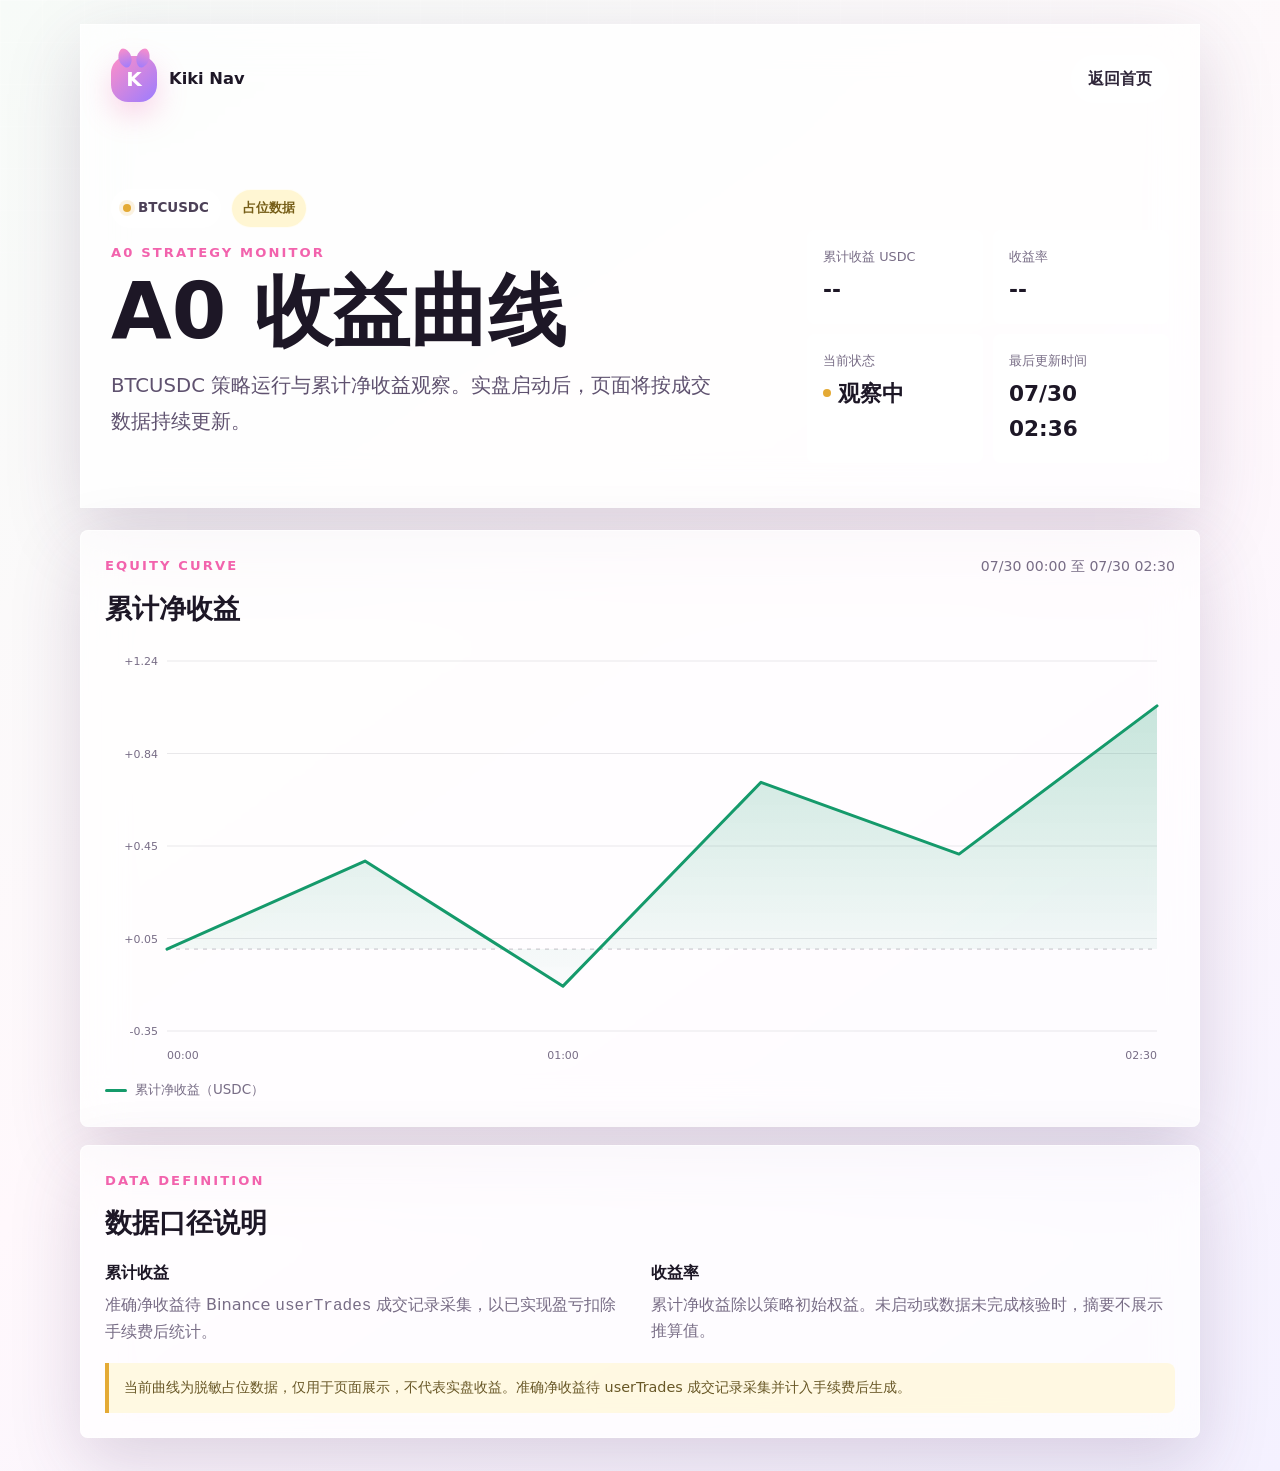
==== btc-a0.html @ c1d4ace9 "Add BTC A0 equity monitoring page" ====
<!doctype html>
<html lang="zh-CN">
<head>
  <meta charset="utf-8" />
  <meta name="viewport" content="width=device-width, initial-scale=1, viewport-fit=cover" />
  <meta name="theme-color" content="#0d1714" />
  <meta name="description" content="BTCUSDC A0 策略收益观察页，展示累计收益、收益率和权益曲线。" />
  <title>BTCUSDC A0 收益曲线 · Kiki Nav</title>
  <link rel="stylesheet" href="assets/styles.css" />
  <style>
    :root {
      --chart-green: #159a6b;
      --chart-green-dark: #08714d;
      --chart-red: #df5b62;
      --chart-grid: rgba(47, 38, 57, .1);
    }
    body { background: linear-gradient(145deg, #f7fbf8 0%, #fff8fc 52%, #f4f1ff 100%); }
    .equity-shell { position: relative; padding: clamp(18px, 4vw, 30px); }
    .equity-hero {
      display: grid;
      grid-template-columns: minmax(0, 1.3fr) minmax(260px, .7fr);
      gap: 24px;
      align-items: end;
      padding: clamp(48px, 8vw, 86px) 0 14px;
    }
    .equity-hero h1 { font-size: clamp(2.35rem, 8vw, 4.9rem); letter-spacing: 0; }
    .market-line { display: flex; align-items: center; flex-wrap: wrap; gap: 10px; margin-bottom: 14px; }
    .market-badge, .mode-badge {
      display: inline-flex;
      align-items: center;
      min-height: 34px;
      padding: 7px 11px;
      border: 1px solid rgba(255,255,255,.76);
      border-radius: 999px;
      background: rgba(255,255,255,.68);
      color: #4d4158;
      font-size: .84rem;
      font-weight: 800;
    }
    .market-badge::before {
      content: "";
      width: 8px;
      height: 8px;
      margin-right: 7px;
      border-radius: 50%;
      background: #e4aa35;
      box-shadow: 0 0 0 4px rgba(228,170,53,.15);
    }
    .mode-badge { color: #765e18; background: rgba(255,244,199,.78); }
    .metrics { display: grid; grid-template-columns: repeat(2, minmax(0, 1fr)); gap: 10px; }
    .metric {
      min-width: 0;
      padding: 15px;
      border: 1px solid rgba(255,255,255,.74);
      border-radius: 8px;
      background: rgba(255,255,255,.62);
    }
    .metric-label { display: block; margin-bottom: 5px; color: var(--muted); font-size: .8rem; }
    .metric-value { display: block; color: var(--ink-strong); font-size: clamp(1rem, 3.8vw, 1.35rem); font-weight: 850; overflow-wrap: anywhere; }
    .metric-value.positive { color: var(--chart-green-dark); }
    .metric-value.negative { color: #b6353e; }
    .metric-value.state { display: inline-flex; align-items: center; gap: 7px; }
    .metric-value.state::before { content: ""; width: 8px; height: 8px; border-radius: 50%; background: #e4aa35; }
    main { padding-top: 22px; }
    .chart-panel, .method-panel { padding: clamp(16px, 3vw, 24px); border-radius: 8px; }
    .panel-head { display: flex; justify-content: space-between; align-items: flex-start; gap: 18px; margin-bottom: 10px; }
    .panel-head h2, .method-panel h2 { margin: 0; color: var(--ink-strong); font-size: clamp(1.25rem, 4vw, 1.7rem); letter-spacing: 0; }
    .panel-meta { margin: 0; color: var(--muted); font-size: .88rem; text-align: right; }
    .chart-wrap { position: relative; width: 100%; height: clamp(280px, 48vw, 430px); touch-action: pan-y; }
    #equity-chart { display: block; width: 100%; height: 100%; overflow: visible; }
    .chart-tooltip {
      position: absolute;
      z-index: 3;
      min-width: 142px;
      padding: 10px 12px;
      border: 1px solid rgba(255,255,255,.8);
      border-radius: 8px;
      background: rgba(29,23,38,.92);
      box-shadow: 0 12px 32px rgba(29,23,38,.2);
      color: #fff;
      font-size: .82rem;
      line-height: 1.55;
      pointer-events: none;
      transform: translate(-50%, calc(-100% - 14px));
    }
    .chart-tooltip[hidden] { display: none; }
    .tooltip-time { color: rgba(255,255,255,.7); }
    .tooltip-value { font-size: .98rem; font-weight: 850; }
    .chart-empty { position: absolute; inset: 0; display: grid; place-items: center; color: var(--muted); text-align: center; }
    .chart-empty[hidden] { display: none; }
    .chart-legend { display: flex; align-items: center; gap: 8px; margin-top: 8px; color: var(--muted); font-size: .84rem; }
    .legend-line { width: 22px; height: 3px; border-radius: 3px; background: var(--chart-green); }
    .method-panel { margin-top: 18px; }
    .method-grid { display: grid; grid-template-columns: repeat(2, minmax(0, 1fr)); gap: 22px; margin-top: 14px; }
    .method-grid p { margin: 0; color: var(--muted); }
    .method-grid strong { display: block; margin-bottom: 5px; color: var(--ink-strong); }
    .data-warning {
      margin: 18px 0 0;
      padding: 13px 15px;
      border-left: 4px solid #e4aa35;
      border-radius: 0 8px 8px 0;
      background: rgba(255,247,215,.72);
      color: #695827;
      font-size: .9rem;
    }
    @media (max-width: 760px) {
      .equity-hero { grid-template-columns: 1fr; padding-top: 38px; }
      .panel-head { display: block; }
      .panel-meta { margin-top: 5px; text-align: left; }
      .method-grid { grid-template-columns: 1fr; gap: 16px; }
    }
    @media (max-width: 430px) {
      .page-shell { width: min(100% - 20px, var(--max-width)); }
      .equity-shell, .chart-panel, .method-panel { padding: 15px; }
      .metrics { grid-template-columns: 1fr 1fr; }
      .metric { padding: 12px; }
      .chart-wrap { height: 300px; }
      .top-link { min-height: 40px; }
    }
  </style>
</head>
<body>
  <div class="page-shell">
    <header class="glass-panel equity-shell">
      <nav class="topbar" aria-label="主导航">
        <a class="brand" href="./" aria-label="返回 Kiki 工具导航首页">
          <span class="brand-mark" aria-hidden="true"><span class="ear left"></span><span class="ear right"></span>k</span>
          <span class="brand-text">Kiki Nav</span>
        </a>
        <a class="top-link" href="./">返回首页</a>
      </nav>

      <section class="equity-hero" aria-labelledby="page-title">
        <div>
          <div class="market-line">
            <span class="market-badge">BTCUSDC</span>
            <span class="mode-badge" id="mode-badge">占位数据</span>
          </div>
          <p class="eyebrow">A0 strategy monitor</p>
          <h1 id="page-title">A0 收益曲线</h1>
          <p class="subtitle">BTCUSDC 策略运行与累计净收益观察。实盘启动后，页面将按成交数据持续更新。</p>
        </div>

        <div class="metrics" aria-label="策略收益摘要">
          <div class="metric">
            <span class="metric-label">累计收益 USDC</span>
            <strong class="metric-value" id="net-profit">--</strong>
          </div>
          <div class="metric">
            <span class="metric-label">收益率</span>
            <strong class="metric-value" id="return-pct">--</strong>
          </div>
          <div class="metric">
            <span class="metric-label">当前状态</span>
            <strong class="metric-value state" id="current-status">观察中</strong>
          </div>
          <div class="metric">
            <span class="metric-label">最后更新时间</span>
            <strong class="metric-value" id="updated-at">--</strong>
          </div>
        </div>
      </section>
    </header>

    <main>
      <section class="glass-panel chart-panel" aria-labelledby="chart-title">
        <div class="panel-head">
          <div>
            <p class="section-kicker">equity curve</p>
            <h2 id="chart-title">累计净收益</h2>
          </div>
          <p class="panel-meta" id="chart-range">正在读取数据</p>
        </div>
        <div class="chart-wrap" id="chart-wrap">
          <svg id="equity-chart" role="img" aria-labelledby="chart-title chart-description"></svg>
          <p id="chart-description" class="chart-empty" hidden>暂无可展示的收益数据</p>
          <div class="chart-tooltip" id="chart-tooltip" role="status" hidden>
            <div class="tooltip-time" id="tooltip-time"></div>
            <div class="tooltip-value" id="tooltip-profit"></div>
            <div id="tooltip-return"></div>
          </div>
        </div>
        <div class="chart-legend"><span class="legend-line" aria-hidden="true"></span><span>累计净收益（USDC）</span></div>
      </section>

      <section class="glass-panel method-panel" aria-labelledby="method-title">
        <p class="section-kicker">data definition</p>
        <h2 id="method-title">数据口径说明</h2>
        <div class="method-grid">
          <p><strong>累计收益</strong>准确净收益待 Binance <code>userTrades</code> 成交记录采集，以已实现盈亏扣除手续费后统计。</p>
          <p><strong>收益率</strong>累计净收益除以策略初始权益。未启动或数据未完成核验时，摘要不展示推算值。</p>
        </div>
        <p class="data-warning" id="data-warning">策略尚未启动，当前处于观察状态；曲线为脱敏占位数据，不代表实盘收益。</p>
      </section>
    </main>
  </div>

  <script>
    (() => {
      'use strict';

      const svg = document.getElementById('equity-chart');
      const wrap = document.getElementById('chart-wrap');
      const tooltip = document.getElementById('chart-tooltip');
      const empty = document.getElementById('chart-description');
      const number = new Intl.NumberFormat('zh-CN', { minimumFractionDigits: 2, maximumFractionDigits: 2 });
      let points = [];
      let geometry = [];

      const svgEl = (name, attrs = {}) => {
        const node = document.createElementNS('http://www.w3.org/2000/svg', name);
        Object.entries(attrs).forEach(([key, value]) => node.setAttribute(key, value));
        return node;
      };

      const signed = (value, suffix = '') => `${value > 0 ? '+' : ''}${number.format(value)}${suffix}`;
      const formatTime = (value, includeDate = false) => new Intl.DateTimeFormat('zh-CN', includeDate
        ? { month: '2-digit', day: '2-digit', hour: '2-digit', minute: '2-digit', hour12: false }
        : { hour: '2-digit', minute: '2-digit', hour12: false }).format(new Date(value));

      function setTone(element, value) {
        element.classList.remove('positive', 'negative');
        if (Number(value) > 0) element.classList.add('positive');
        if (Number(value) < 0) element.classList.add('negative');
      }

      function renderSummary(data) {
        const placeholder = data.mode !== 'live';
        const profitEl = document.getElementById('net-profit');
        const returnEl = document.getElementById('return-pct');
        const statusEl = document.getElementById('current-status');
        const summaryProfit = data.summary && Number.isFinite(data.summary.net_profit) ? data.summary.net_profit : null;
        const summaryReturn = data.summary && Number.isFinite(data.summary.return_pct) ? data.summary.return_pct : null;

        profitEl.textContent = placeholder || summaryProfit === null ? '--' : signed(summaryProfit);
        returnEl.textContent = placeholder || summaryReturn === null ? '--' : signed(summaryReturn, '%');
        setTone(profitEl, summaryProfit);
        setTone(returnEl, summaryReturn);
        statusEl.textContent = placeholder ? '观察中' : (data.status_label || '运行中');
        document.getElementById('updated-at').textContent = data.updated_at ? formatTime(data.updated_at, true) : '--';
        document.getElementById('mode-badge').textContent = placeholder ? '占位数据' : '实盘数据';
        document.getElementById('data-warning').textContent = placeholder
          ? (data.disclaimer || '策略尚未启动，当前处于观察状态。')
          : '收益依据 userTrades 成交记录统计，并扣除成交手续费；交易所数据同步可能存在短暂延迟。';
      }

      function renderChart() {
        const width = Math.max(280, Math.round(wrap.clientWidth));
        const height = Math.max(260, Math.round(wrap.clientHeight));
        const margin = { top: 20, right: 18, bottom: 40, left: width < 460 ? 50 : 62 };
        const innerW = width - margin.left - margin.right;
        const innerH = height - margin.top - margin.bottom;
        svg.setAttribute('viewBox', `0 0 ${width} ${height}`);
        svg.replaceChildren();
        geometry = [];

        if (!points.length) {
          empty.hidden = false;
          return;
        }
        empty.hidden = true;

        const values = points.map((point) => point.profit);
        let min = Math.min(0, ...values);
        let max = Math.max(0, ...values);
        const spread = Math.max(max - min, 0.2);
        min -= spread * .16;
        max += spread * .16;
        const x = (index) => margin.left + (points.length === 1 ? innerW / 2 : (index / (points.length - 1)) * innerW);
        const y = (value) => margin.top + ((max - value) / (max - min)) * innerH;

        const grid = svgEl('g', { 'aria-hidden': 'true' });
        for (let i = 0; i <= 4; i += 1) {
          const value = max - ((max - min) * i / 4);
          const yy = margin.top + innerH * i / 4;
          grid.append(svgEl('line', { x1: margin.left, y1: yy, x2: width - margin.right, y2: yy, stroke: 'rgba(47,38,57,.1)', 'stroke-width': 1 }));
          const label = svgEl('text', { x: margin.left - 9, y: yy + 4, 'text-anchor': 'end', fill: '#786d86', 'font-size': 11 });
          label.textContent = signed(value);
          grid.append(label);
        }
        svg.append(grid);

        const zeroY = y(0);
        svg.append(svgEl('line', { x1: margin.left, y1: zeroY, x2: width - margin.right, y2: zeroY, stroke: 'rgba(47,38,57,.28)', 'stroke-width': 1, 'stroke-dasharray': '4 5' }));

        const coords = points.map((point, index) => ({ x: x(index), y: y(point.profit), point }));
        const linePath = coords.map((coord, index) => `${index ? 'L' : 'M'} ${coord.x} ${coord.y}`).join(' ');
        const areaPath = `${linePath} L ${coords.at(-1).x} ${zeroY} L ${coords[0].x} ${zeroY} Z`;
        const defs = svgEl('defs');
        const gradient = svgEl('linearGradient', { id: 'equity-fill', x1: 0, y1: 0, x2: 0, y2: 1 });
        gradient.append(svgEl('stop', { offset: '0%', 'stop-color': '#159a6b', 'stop-opacity': .24 }));
        gradient.append(svgEl('stop', { offset: '100%', 'stop-color': '#159a6b', 'stop-opacity': .02 }));
        defs.append(gradient);
        svg.append(defs);
        svg.append(svgEl('path', { d: areaPath, fill: 'url(#equity-fill)' }));
        svg.append(svgEl('path', { d: linePath, fill: 'none', stroke: '#159a6b', 'stroke-width': 3, 'stroke-linecap': 'round', 'stroke-linejoin': 'round' }));

        const xLabelIndexes = [...new Set([0, Math.floor((points.length - 1) / 2), points.length - 1])];
        xLabelIndexes.forEach((index) => {
          const label = svgEl('text', { x: x(index), y: height - 12, 'text-anchor': index === 0 ? 'start' : index === points.length - 1 ? 'end' : 'middle', fill: '#786d86', 'font-size': 11 });
          label.textContent = formatTime(points[index].time);
          svg.append(label);
        });

        const guide = svgEl('line', { y1: margin.top, y2: height - margin.bottom, stroke: 'rgba(21,154,107,.35)', 'stroke-width': 1, 'stroke-dasharray': '3 4', visibility: 'hidden' });
        const marker = svgEl('circle', { r: 5, fill: '#fff', stroke: '#159a6b', 'stroke-width': 3, visibility: 'hidden' });
        svg.append(guide, marker);
        geometry = coords.map((coord) => ({ ...coord, guide, marker }));
      }

      function showPoint(clientX) {
        if (!geometry.length) return;
        const rect = wrap.getBoundingClientRect();
        const localX = clientX - rect.left;
        const selected = geometry.reduce((best, item) => Math.abs(item.x - localX) < Math.abs(best.x - localX) ? item : best);
        const { point, x, y, guide, marker } = selected;
        guide.setAttribute('x1', x); guide.setAttribute('x2', x); guide.setAttribute('visibility', 'visible');
        marker.setAttribute('cx', x); marker.setAttribute('cy', y); marker.setAttribute('visibility', 'visible');
        document.getElementById('tooltip-time').textContent = formatTime(point.time, true);
        document.getElementById('tooltip-profit').textContent = `${signed(point.profit)} USDC`;
        document.getElementById('tooltip-return').textContent = `收益率 ${signed(point.return_pct, '%')}`;
        tooltip.hidden = false;
        const tooltipX = Math.min(rect.width - 76, Math.max(76, x));
        const tooltipY = y < 105 ? y + 142 : y;
        tooltip.style.left = `${tooltipX}px`;
        tooltip.style.top = `${tooltipY}px`;
      }

      function hidePoint() {
        tooltip.hidden = true;
        geometry.forEach(({ guide, marker }) => { guide.setAttribute('visibility', 'hidden'); marker.setAttribute('visibility', 'hidden'); });
      }

      wrap.addEventListener('pointermove', (event) => showPoint(event.clientX));
      wrap.addEventListener('pointerdown', (event) => showPoint(event.clientX));
      wrap.addEventListener('pointerleave', hidePoint);
      wrap.addEventListener('pointercancel', hidePoint);
      window.addEventListener('resize', renderChart);

      fetch('data/btc-a0-equity.json', { cache: 'no-store' })
        .then((response) => {
          if (!response.ok) throw new Error(`HTTP ${response.status}`);
          return response.json();
        })
        .then((data) => {
          renderSummary(data);
          points = Array.isArray(data.points) ? data.points
            .filter((point) => point && !Number.isNaN(Date.parse(point.time)) && Number.isFinite(point.profit) && Number.isFinite(point.return_pct))
            .sort((a, b) => Date.parse(a.time) - Date.parse(b.time)) : [];
          document.getElementById('chart-range').textContent = points.length > 1
            ? `${formatTime(points[0].time, true)} 至 ${formatTime(points.at(-1).time, true)}`
            : points.length === 1 ? formatTime(points[0].time, true) : '暂无数据';
          renderChart();
        })
        .catch((error) => {
          console.warn('equity data fetch failed', error);
          document.getElementById('chart-range').textContent = '数据暂不可用';
          document.getElementById('data-warning').textContent = '收益数据读取失败，当前保持观察状态，请稍后刷新。';
          renderChart();
        });
    })();
  </script>
</body>
</html>
---- assets/styles.css ----
:root {
  color-scheme: light;
  --ink: #2f2639;
  --ink-strong: #1d1726;
  --muted: #786d86;
  --surface: rgba(255, 255, 255, 0.72);
  --surface-strong: rgba(255, 255, 255, 0.86);
  --border: rgba(255, 255, 255, 0.62);
  --shadow: 0 24px 70px rgba(76, 43, 97, 0.18);
  --pink: #ff8fc7;
  --pink-strong: #f263ad;
  --purple: #9b7cff;
  --cyan: #64d9f6;
  --cream: #fff8fc;
  --radius-lg: 32px;
  --radius-md: 22px;
  --max-width: 1120px;
}

* {
  box-sizing: border-box;
}

html {
  min-height: 100%;
  background: #fff6fb;
  font-size: 16px;
}

body {
  min-height: 100vh;
  margin: 0;
  color: var(--ink);
  font-family: ui-rounded, "SF Pro Rounded", "MiSans", "PingFang SC", "Microsoft YaHei", system-ui, sans-serif;
  line-height: 1.65;
  text-rendering: optimizeLegibility;
  background:
    url("images/neko-pattern.svg") center top / cover no-repeat,
    linear-gradient(135deg, #fff7fb 0%, #f9f2ff 46%, #eefaff 100%);
  overflow-x: hidden;
}

body::before {
  content: "";
  position: fixed;
  inset: 0;
  pointer-events: none;
  background-image:
    linear-gradient(rgba(255,255,255,0.35) 1px, transparent 1px),
    linear-gradient(90deg, rgba(255,255,255,0.32) 1px, transparent 1px);
  background-size: 42px 42px;
  mask-image: linear-gradient(to bottom, rgba(0,0,0,.75), transparent 72%);
}

a {
  color: inherit;
}

.page-shell {
  position: relative;
  width: min(100% - 32px, var(--max-width));
  margin: 0 auto;
  padding: 24px 0 34px;
}

.bg-orb {
  position: fixed;
  z-index: -2;
  width: 34vw;
  max-width: 420px;
  aspect-ratio: 1;
  border-radius: 999px;
  opacity: 0.26;
  pointer-events: none;
}

.orb-pink {
  left: -9vw;
  top: 18vh;
  background: radial-gradient(circle, rgba(255,143,199,.55), rgba(255,143,199,0) 66%);
}

.orb-purple {
  right: -10vw;
  top: 32vh;
  background: radial-gradient(circle, rgba(155,124,255,.5), rgba(155,124,255,0) 68%);
}

.orb-cyan {
  right: 18vw;
  bottom: -14vh;
  background: radial-gradient(circle, rgba(100,217,246,.5), rgba(100,217,246,0) 68%);
}

.paw-layer {
  position: fixed;
  inset: auto -8vw 8vh auto;
  z-index: -1;
  color: rgba(255, 143, 199, 0.16);
  font-size: clamp(4rem, 10vw, 8rem);
  font-weight: 900;
  letter-spacing: .18em;
  transform: rotate(-12deg);
  user-select: none;
  white-space: nowrap;
}

.glass-panel,
.glass-card {
  border: 1px solid var(--border);
  background: var(--surface);
  box-shadow: var(--shadow);
  backdrop-filter: blur(22px) saturate(135%);
  -webkit-backdrop-filter: blur(22px) saturate(135%);
}

.hero {
  position: relative;
  overflow: hidden;
  min-height: 430px;
  padding: clamp(18px, 4vw, 34px);
  border-radius: var(--radius-lg);
}

.hero::before {
  content: "";
  position: absolute;
  inset: -50% -10% auto auto;
  width: 520px;
  height: 520px;
  background: radial-gradient(circle, rgba(255,255,255,0.6), transparent 62%);
  transform: rotate(20deg);
}

.hero::after {
  content: "♡";
  position: absolute;
  right: clamp(24px, 7vw, 96px);
  bottom: clamp(18px, 4vw, 42px);
  color: rgba(255, 143, 199, 0.22);
  font-size: clamp(7rem, 19vw, 15rem);
  font-weight: 900;
  line-height: 1;
}

.topbar {
  position: relative;
  z-index: 1;
  display: flex;
  align-items: center;
  justify-content: space-between;
  gap: 16px;
}

.brand {
  display: inline-flex;
  align-items: center;
  gap: 12px;
  text-decoration: none;
  font-weight: 850;
  color: var(--ink-strong);
}

.brand-mark {
  position: relative;
  display: grid;
  place-items: center;
  width: 46px;
  height: 46px;
  border-radius: 17px;
  color: #fff;
  background: linear-gradient(135deg, var(--pink), var(--purple));
  box-shadow: 0 12px 30px rgba(242, 99, 173, .28);
  font-size: 1.25rem;
  text-transform: uppercase;
}

.ear {
  position: absolute;
  top: -6px;
  width: 16px;
  height: 16px;
  background: inherit;
  border-radius: 4px 12px 4px 12px;
}

.ear.left {
  left: 6px;
  transform: rotate(28deg);
}

.ear.right {
  right: 6px;
  transform: rotate(62deg);
}

.brand-text {
  font-size: 1.02rem;
}

.top-link,
.ghost-button,
.card-button {
  min-height: 44px;
  display: inline-flex;
  align-items: center;
  justify-content: center;
  gap: 8px;
  border-radius: 999px;
  text-decoration: none;
  font-weight: 760;
  transition: transform .18s ease, box-shadow .18s ease, background .18s ease;
}

.top-link,
.ghost-button {
  padding: 10px 16px;
  background: rgba(255, 255, 255, 0.58);
  border: 1px solid rgba(255, 255, 255, 0.7);
  color: var(--ink);
}

.top-link:hover,
.ghost-button:hover,
.card-button:hover {
  transform: translateY(-2px);
}

.hero-content {
  position: relative;
  z-index: 1;
  display: grid;
  grid-template-columns: minmax(0, 1fr) minmax(220px, 330px);
  align-items: center;
  gap: clamp(22px, 5vw, 56px);
  padding: clamp(58px, 8vw, 94px) 0 clamp(24px, 5vw, 42px);
}

.hero-copy {
  max-width: 720px;
}

.mascot-card {
  position: relative;
  justify-self: end;
  width: min(100%, 320px);
  margin: 0;
  padding: 14px;
  border-radius: 30px;
  border: 1px solid rgba(255,255,255,.72);
  background: rgba(255,255,255,.48);
  box-shadow: 0 24px 60px rgba(76, 43, 97, .16);
  backdrop-filter: blur(18px) saturate(130%);
  -webkit-backdrop-filter: blur(18px) saturate(130%);
}

.mascot-card img {
  display: block;
  width: 100%;
  height: auto;
  border-radius: 22px;
  background: rgba(255,255,255,.45);
}

.mascot-card figcaption {
  padding: 10px 4px 2px;
  color: #6b5d79;
  font-size: .86rem;
  font-weight: 800;
  letter-spacing: .08em;
  text-align: center;
  text-transform: uppercase;
}

.eyebrow,
.section-kicker {
  margin: 0 0 10px;
  color: var(--pink-strong);
  font-size: .82rem;
  font-weight: 850;
  letter-spacing: .16em;
  text-transform: uppercase;
}

h1,
h2,
h3,
p {
  margin-top: 0;
}

h1 {
  margin-bottom: 18px;
  color: var(--ink-strong);
  font-size: clamp(2.45rem, 9vw, 5.5rem);
  line-height: .98;
  letter-spacing: -0.07em;
  text-wrap: balance;
}

.subtitle {
  max-width: 620px;
  margin-bottom: 22px;
  color: #5f526f;
  font-size: clamp(1.03rem, 2.8vw, 1.23rem);
  line-height: 1.85;
  text-wrap: pretty;
}

.hero-actions {
  display: flex;
  flex-wrap: wrap;
  gap: 10px;
}

.status-pill {
  display: inline-flex;
  align-items: center;
  min-height: 36px;
  padding: 7px 13px;
  border-radius: 999px;
  color: #5f4868;
  background: rgba(255, 255, 255, 0.62);
  border: 1px solid rgba(255,255,255,.72);
  font-size: .92rem;
  font-weight: 680;
}

main {
  padding-top: 38px;
}

.section-heading {
  margin-bottom: 18px;
}

.section-heading h2,
.coming-soon h2 {
  margin-bottom: 8px;
  color: var(--ink-strong);
  font-size: clamp(1.55rem, 5vw, 2.15rem);
  letter-spacing: -0.04em;
}

.service-grid {
  display: grid;
  grid-template-columns: repeat(3, minmax(0, 1fr));
  gap: 18px;
}

.service-card {
  position: relative;
  overflow: hidden;
  min-height: 300px;
  display: flex;
  flex-direction: column;
  padding: 22px;
  border-radius: var(--radius-md);
}

.service-card::before {
  content: "";
  position: absolute;
  inset: 0 0 auto 0;
  height: 5px;
  background: var(--accent, var(--pink));
}

.service-card::after {
  content: "";
  position: absolute;
  right: -48px;
  top: -42px;
  width: 148px;
  height: 148px;
  border-radius: 999px;
  background: color-mix(in srgb, var(--accent, var(--pink)) 24%, transparent);
}

.accent-pink { --accent: var(--pink); }
.accent-purple { --accent: var(--purple); }
.accent-cyan { --accent: var(--cyan); }

.card-head {
  position: relative;
  z-index: 1;
  display: flex;
  align-items: center;
  justify-content: space-between;
  gap: 10px;
  margin-bottom: 24px;
}

.service-emoji {
  display: grid;
  place-items: center;
  width: 48px;
  height: 48px;
  border-radius: 18px;
  background: rgba(255, 255, 255, 0.68);
  font-size: 1.35rem;
}

.service-tag {
  padding: 6px 10px;
  border-radius: 999px;
  color: #5f526f;
  background: rgba(255,255,255,.62);
  font-size: .8rem;
  font-weight: 800;
}

.service-card h3 {
  position: relative;
  z-index: 1;
  margin-bottom: 10px;
  color: var(--ink-strong);
  font-size: clamp(1.2rem, 3vw, 1.5rem);
  line-height: 1.2;
  letter-spacing: -0.03em;
}

.service-card p {
  position: relative;
  z-index: 1;
  margin-bottom: 24px;
  color: var(--muted);
  font-size: 1rem;
}

.card-button {
  position: relative;
  z-index: 1;
  margin-top: auto;
  padding: 12px 16px;
  color: #fff;
  background: linear-gradient(135deg, var(--accent, var(--pink)), color-mix(in srgb, var(--accent, var(--pink)) 62%, #6d5cff));
  box-shadow: 0 14px 32px color-mix(in srgb, var(--accent, var(--pink)) 32%, transparent);
}

.coming-soon {
  display: flex;
  align-items: center;
  justify-content: space-between;
  gap: 20px;
  margin-top: 20px;
  padding: 24px;
  border-radius: var(--radius-md);
}

.coming-soon p:last-child {
  margin-bottom: 0;
  color: var(--muted);
}

.site-footer {
  display: flex;
  justify-content: space-between;
  gap: 16px;
  padding: 28px 4px 0;
  color: rgba(80, 68, 96, 0.78);
  font-size: .9rem;
}

:focus-visible {
  outline: 3px solid rgba(100, 217, 246, 0.7);
  outline-offset: 4px;
}

@media (max-width: 860px) {
  .page-shell {
    width: min(100% - 24px, var(--max-width));
    padding-top: 12px;
  }

  .hero {
    min-height: auto;
  }

  .hero-content {
    grid-template-columns: 1fr;
    padding-top: 52px;
  }

  .mascot-card {
    justify-self: start;
    width: min(78vw, 260px);
    order: -1;
  }

  .service-grid {
    grid-template-columns: 1fr;
  }

  .service-card {
    min-height: 250px;
  }

  .coming-soon,
  .site-footer {
    flex-direction: column;
    align-items: flex-start;
  }
}

@media (max-width: 520px) {
  html {
    font-size: 15px;
  }

  .topbar {
    align-items: flex-start;
  }

  .brand-text {
    display: none;
  }

  .top-link {
    padding-inline: 13px;
    font-size: .92rem;
  }

  .hero,
  .service-card,
  .coming-soon {
    border-radius: 24px;
  }

  .hero-content {
    padding-top: 36px;
  }

  .mascot-card {
    width: min(72vw, 220px);
    padding: 10px;
    border-radius: 24px;
  }

  .mascot-card img {
    border-radius: 18px;
  }

  .status-pill {
    font-size: .86rem;
  }

  .service-card {
    padding: 20px;
  }
}

@media (prefers-reduced-motion: reduce) {
  *,
  *::before,
  *::after {
    scroll-behavior: auto !important;
    transition-duration: .01ms !important;
    animation-duration: .01ms !important;
    animation-iteration-count: 1 !important;
  }
}
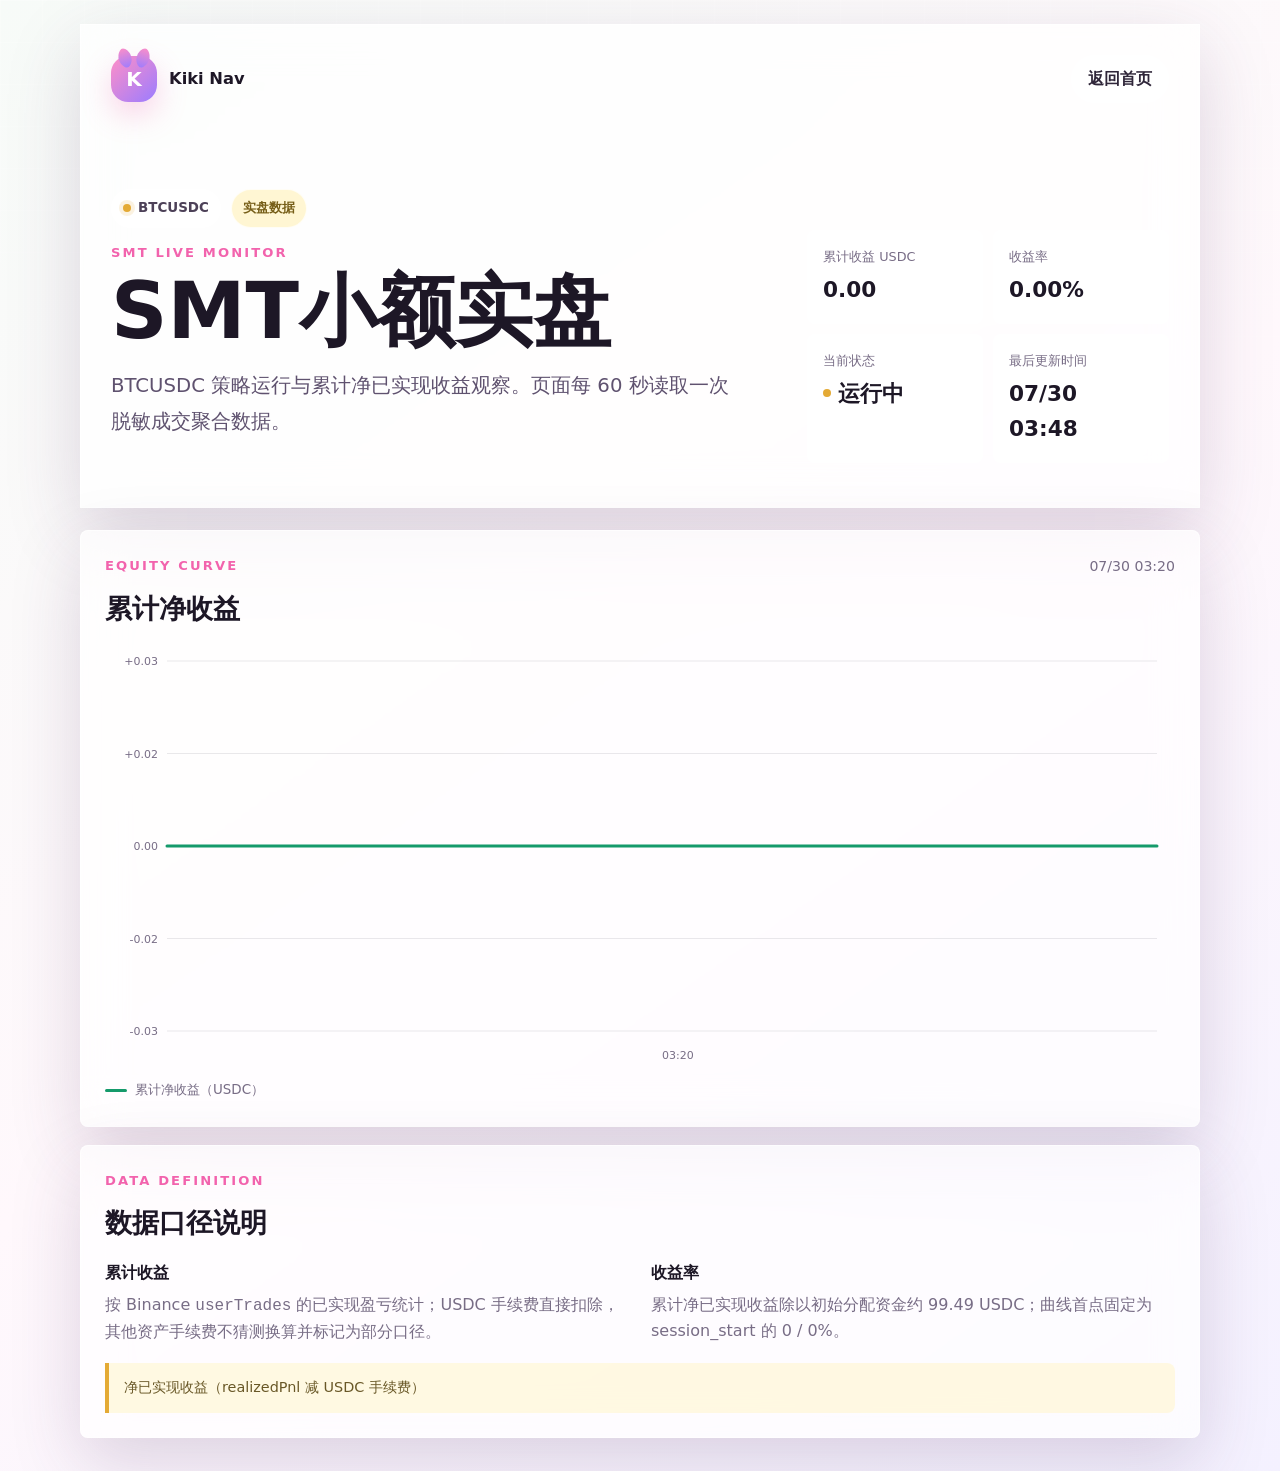
==== commit cd071b12: "Deploy SMT live equity pipeline" ====
--- a/btc-a0.html
+++ b/btc-a0.html
@@ -4,8 +4,8 @@
   <meta charset="utf-8" />
   <meta name="viewport" content="width=device-width, initial-scale=1, viewport-fit=cover" />
   <meta name="theme-color" content="#0d1714" />
-  <meta name="description" content="BTCUSDC A0 策略收益观察页，展示累计收益、收益率和权益曲线。" />
-  <title>BTCUSDC A0 收益曲线 · Kiki Nav</title>
+  <meta name="description" content="SMT小额实盘收益观察页，展示累计净已实现收益与收益率。" />
+  <title>SMT小额实盘 · Kiki Nav</title>
   <link rel="stylesheet" href="assets/styles.css" />
   <style>
     :root {
@@ -136,9 +136,9 @@
             <span class="market-badge">BTCUSDC</span>
             <span class="mode-badge" id="mode-badge">占位数据</span>
           </div>
-          <p class="eyebrow">A0 strategy monitor</p>
-          <h1 id="page-title">A0 收益曲线</h1>
-          <p class="subtitle">BTCUSDC 策略运行与累计净收益观察。实盘启动后，页面将按成交数据持续更新。</p>
+          <p class="eyebrow">SMT live monitor</p>
+          <h1 id="page-title">SMT小额实盘</h1>
+          <p class="subtitle">BTCUSDC 策略运行与累计净已实现收益观察。页面每 60 秒读取一次脱敏成交聚合数据。</p>
         </div>
 
         <div class="metrics" aria-label="策略收益摘要">
@@ -187,10 +187,10 @@
         <p class="section-kicker">data definition</p>
         <h2 id="method-title">数据口径说明</h2>
         <div class="method-grid">
-          <p><strong>累计收益</strong>准确净收益待 Binance <code>userTrades</code> 成交记录采集，以已实现盈亏扣除手续费后统计。</p>
-          <p><strong>收益率</strong>累计净收益除以策略初始权益。未启动或数据未完成核验时，摘要不展示推算值。</p>
-        </div>
-        <p class="data-warning" id="data-warning">策略尚未启动，当前处于观察状态；曲线为脱敏占位数据，不代表实盘收益。</p>
+          <p><strong>累计收益</strong>按 Binance <code>userTrades</code> 的已实现盈亏统计；USDC 手续费直接扣除，其他资产手续费不猜测换算并标记为部分口径。</p>
+          <p><strong>收益率</strong>累计净已实现收益除以初始分配资金约 99.49 USDC；曲线首点固定为 session_start 的 0 / 0%。</p>
+        </div>
+        <p class="data-warning" id="data-warning">正在读取脱敏实盘聚合数据。</p>
       </section>
     </main>
   </div>
@@ -237,11 +237,12 @@
         setTone(profitEl, summaryProfit);
         setTone(returnEl, summaryReturn);
         statusEl.textContent = placeholder ? '观察中' : (data.status_label || '运行中');
-        document.getElementById('updated-at').textContent = data.updated_at ? formatTime(data.updated_at, true) : '--';
+        const generatedAt = data.generated_at || data.updated_at;
+        document.getElementById('updated-at').textContent = generatedAt ? formatTime(generatedAt, true) : '--';
         document.getElementById('mode-badge').textContent = placeholder ? '占位数据' : '实盘数据';
         document.getElementById('data-warning').textContent = placeholder
           ? (data.disclaimer || '策略尚未启动，当前处于观察状态。')
-          : '收益依据 userTrades 成交记录统计，并扣除成交手续费；交易所数据同步可能存在短暂延迟。';
+          : (data.accounting_note || '收益依据 userTrades 成交记录统计；交易所数据同步可能存在短暂延迟。');
       }
 
       function renderChart() {
@@ -283,7 +284,9 @@
         const zeroY = y(0);
         svg.append(svgEl('line', { x1: margin.left, y1: zeroY, x2: width - margin.right, y2: zeroY, stroke: 'rgba(47,38,57,.28)', 'stroke-width': 1, 'stroke-dasharray': '4 5' }));
 
-        const coords = points.map((point, index) => ({ x: x(index), y: y(point.profit), point }));
+        const coords = points.length === 1
+          ? [{ x: margin.left, y: y(points[0].profit), point: points[0] }, { x: width - margin.right, y: y(points[0].profit), point: points[0] }]
+          : points.map((point, index) => ({ x: x(index), y: y(point.profit), point }));
         const linePath = coords.map((coord, index) => `${index ? 'L' : 'M'} ${coord.x} ${coord.y}`).join(' ');
         const areaPath = `${linePath} L ${coords.at(-1).x} ${zeroY} L ${coords[0].x} ${zeroY} Z`;
         const defs = svgEl('defs');
@@ -337,16 +340,26 @@
       wrap.addEventListener('pointercancel', hidePoint);
       window.addEventListener('resize', renderChart);
 
-      fetch('data/btc-a0-equity.json', { cache: 'no-store' })
+      function normalizePoints(data) {
+        const clean = Array.isArray(data.points) ? data.points
+          .filter((point) => point && !Number.isNaN(Date.parse(point.time)) && Number.isFinite(point.profit) && Number.isFinite(point.return_pct))
+          .sort((a, b) => Date.parse(a.time) - Date.parse(b.time)) : [];
+        const start = data.session_start;
+        if (start && !Number.isNaN(Date.parse(start)) && (!clean.length || Date.parse(clean[0].time) !== Date.parse(start) || clean[0].profit !== 0 || clean[0].return_pct !== 0)) {
+          clean.unshift({ time: start, profit: 0, return_pct: 0 });
+        }
+        return clean;
+      }
+
+      function refreshData() {
+        fetch(`data/btc-a0-equity.json?t=${Date.now()}`, { cache: 'no-store' })
         .then((response) => {
           if (!response.ok) throw new Error(`HTTP ${response.status}`);
           return response.json();
         })
         .then((data) => {
           renderSummary(data);
-          points = Array.isArray(data.points) ? data.points
-            .filter((point) => point && !Number.isNaN(Date.parse(point.time)) && Number.isFinite(point.profit) && Number.isFinite(point.return_pct))
-            .sort((a, b) => Date.parse(a.time) - Date.parse(b.time)) : [];
+          points = normalizePoints(data);
           document.getElementById('chart-range').textContent = points.length > 1
             ? `${formatTime(points[0].time, true)} 至 ${formatTime(points.at(-1).time, true)}`
             : points.length === 1 ? formatTime(points[0].time, true) : '暂无数据';
@@ -356,8 +369,11 @@
           console.warn('equity data fetch failed', error);
           document.getElementById('chart-range').textContent = '数据暂不可用';
           document.getElementById('data-warning').textContent = '收益数据读取失败，当前保持观察状态，请稍后刷新。';
-          renderChart();
+          if (!points.length) renderChart();
         });
+      }
+      refreshData();
+      window.setInterval(refreshData, 60_000);
     })();
   </script>
 </body>
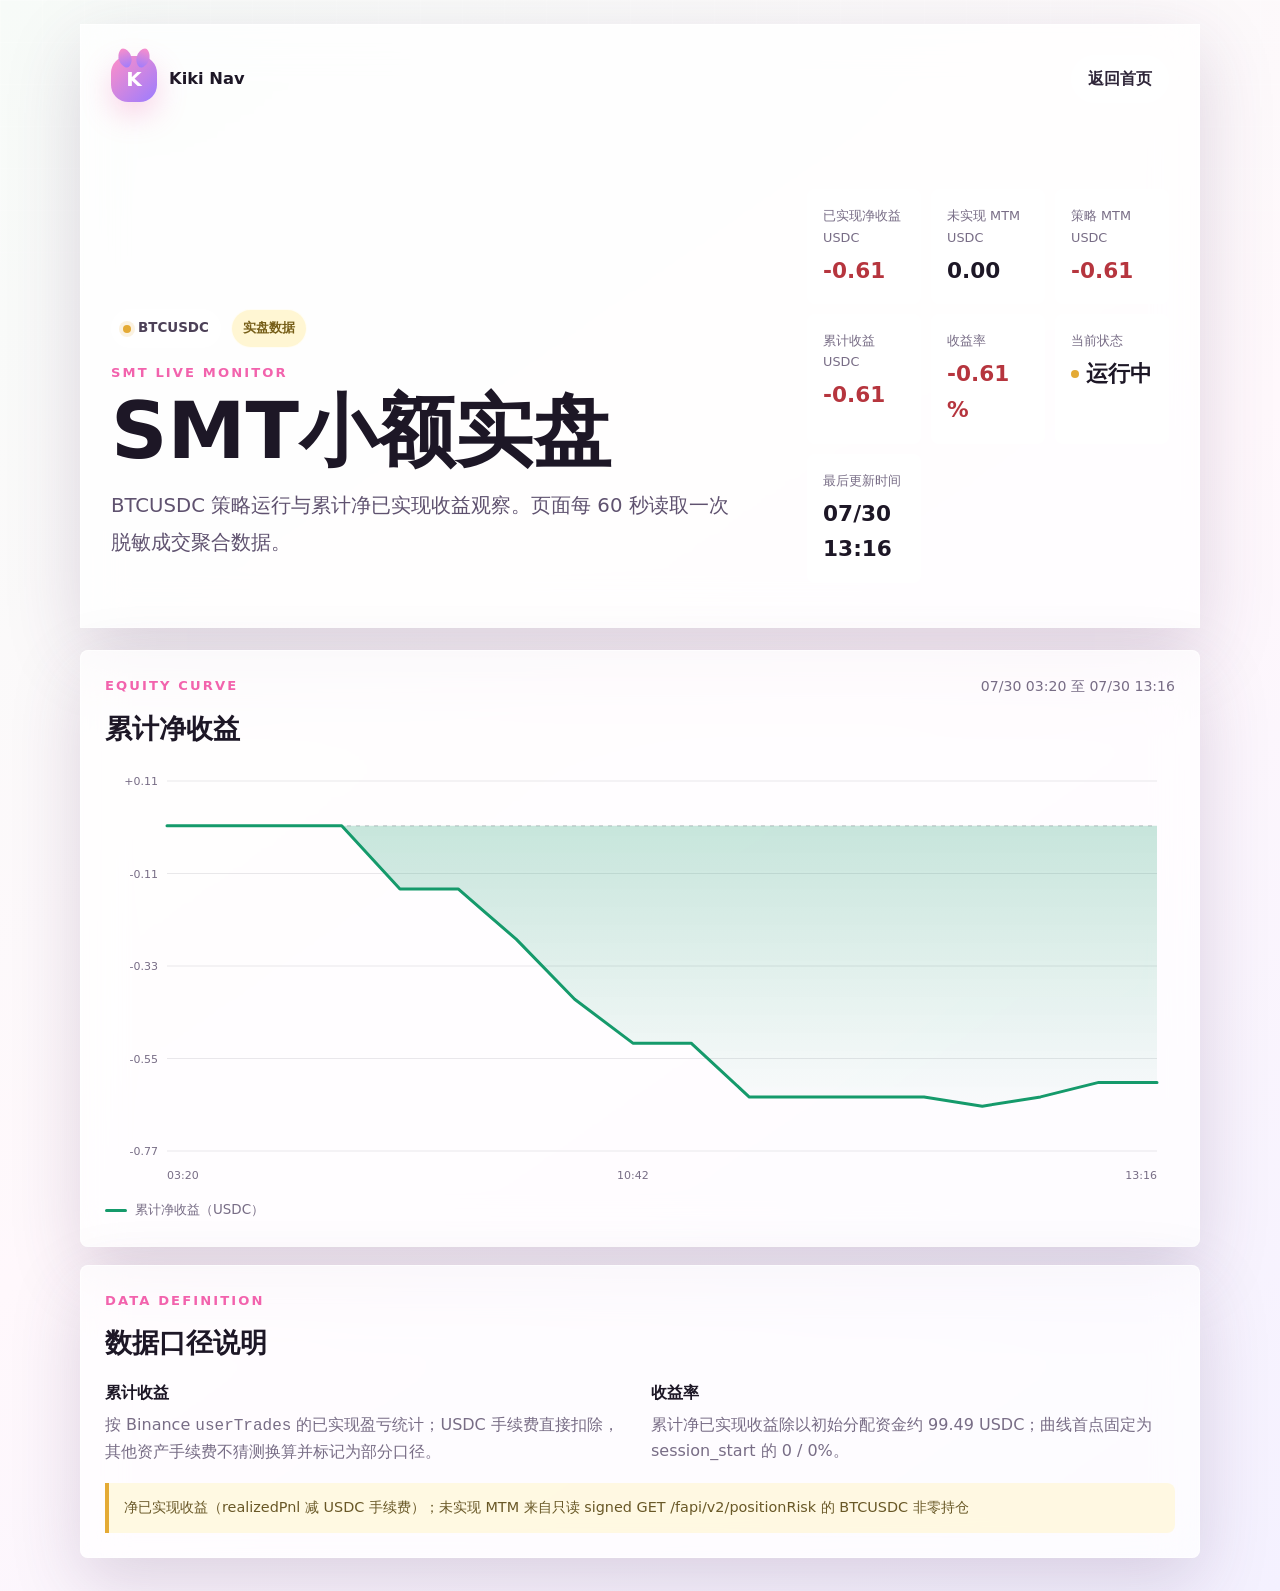
==== commit a68f7432: "Add live realized and unrealized MTM metrics" ====
--- a/btc-a0.html
+++ b/btc-a0.html
@@ -47,7 +47,7 @@
       box-shadow: 0 0 0 4px rgba(228,170,53,.15);
     }
     .mode-badge { color: #765e18; background: rgba(255,244,199,.78); }
-    .metrics { display: grid; grid-template-columns: repeat(2, minmax(0, 1fr)); gap: 10px; }
+    .metrics { display: grid; grid-template-columns: repeat(3, minmax(0, 1fr)); gap: 10px; }
     .metric {
       min-width: 0;
       padding: 15px;
@@ -143,6 +143,18 @@
 
         <div class="metrics" aria-label="策略收益摘要">
           <div class="metric">
+            <span class="metric-label">已实现净收益 USDC</span>
+            <strong class="metric-value" id="realized-net">--</strong>
+          </div>
+          <div class="metric">
+            <span class="metric-label">未实现 MTM USDC</span>
+            <strong class="metric-value" id="unrealized-mtm">--</strong>
+          </div>
+          <div class="metric">
+            <span class="metric-label">策略 MTM USDC</span>
+            <strong class="metric-value" id="strategy-mtm">--</strong>
+          </div>
+          <div class="metric">
             <span class="metric-label">累计收益 USDC</span>
             <strong class="metric-value" id="net-profit">--</strong>
           </div>
@@ -231,6 +243,13 @@
         const statusEl = document.getElementById('current-status');
         const summaryProfit = data.summary && Number.isFinite(data.summary.net_profit) ? data.summary.net_profit : null;
         const summaryReturn = data.summary && Number.isFinite(data.summary.return_pct) ? data.summary.return_pct : null;
+
+        ['realized_net', 'unrealized_mtm', 'strategy_mtm'].forEach((key) => {
+          const el = document.getElementById(key.replaceAll('_', '-'));
+          const value = data.summary && Number.isFinite(data.summary[key]) ? data.summary[key] : null;
+          el.textContent = placeholder || value === null ? '--' : signed(value);
+          setTone(el, value);
+        });
 
         profitEl.textContent = placeholder || summaryProfit === null ? '--' : signed(summaryProfit);
         returnEl.textContent = placeholder || summaryReturn === null ? '--' : signed(summaryReturn, '%');
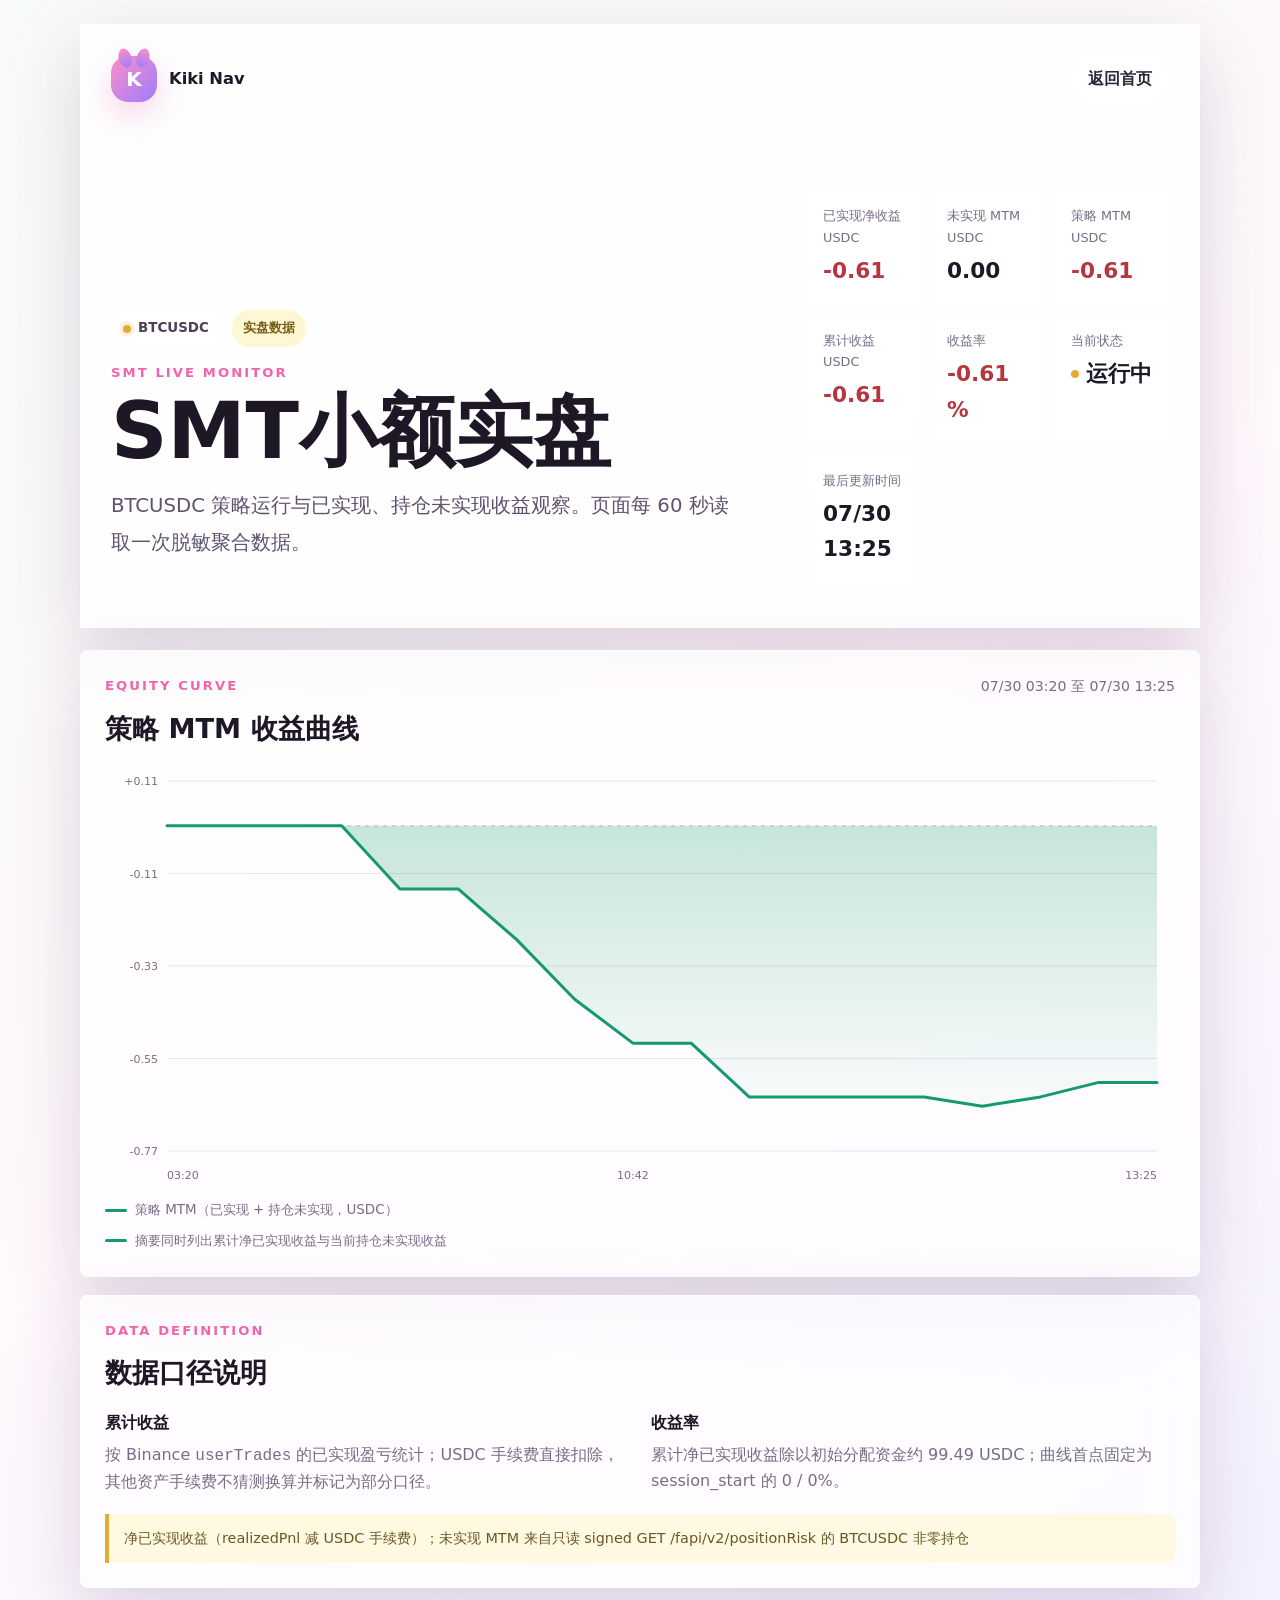
==== commit b3c975e2: "Include holding-period MTM in A0 equity curve" ====
--- a/btc-a0.html
+++ b/btc-a0.html
@@ -138,7 +138,7 @@
           </div>
           <p class="eyebrow">SMT live monitor</p>
           <h1 id="page-title">SMT小额实盘</h1>
-          <p class="subtitle">BTCUSDC 策略运行与累计净已实现收益观察。页面每 60 秒读取一次脱敏成交聚合数据。</p>
+          <p class="subtitle">BTCUSDC 策略运行与已实现、持仓未实现收益观察。页面每 60 秒读取一次脱敏聚合数据。</p>
         </div>
 
         <div class="metrics" aria-label="策略收益摘要">
@@ -179,7 +179,7 @@
         <div class="panel-head">
           <div>
             <p class="section-kicker">equity curve</p>
-            <h2 id="chart-title">累计净收益</h2>
+            <h2 id="chart-title">策略 MTM 收益曲线</h2>
           </div>
           <p class="panel-meta" id="chart-range">正在读取数据</p>
         </div>
@@ -192,7 +192,8 @@
             <div id="tooltip-return"></div>
           </div>
         </div>
-        <div class="chart-legend"><span class="legend-line" aria-hidden="true"></span><span>累计净收益（USDC）</span></div>
+        <div class="chart-legend"><span class="legend-line" aria-hidden="true"></span><span>策略 MTM（已实现 + 持仓未实现，USDC）</span></div>
+        <div class="chart-legend"><span class="legend-line" aria-hidden="true"></span><span>摘要同时列出累计净已实现收益与当前持仓未实现收益</span></div>
       </section>
 
       <section class="glass-panel method-panel" aria-labelledby="method-title">
@@ -280,7 +281,7 @@
         }
         empty.hidden = true;
 
-        const values = points.map((point) => point.profit);
+        const values = points.map((point) => Number.isFinite(point.strategy_mtm) ? point.strategy_mtm : point.profit);
         let min = Math.min(0, ...values);
         let max = Math.max(0, ...values);
         const spread = Math.max(max - min, 0.2);
@@ -304,8 +305,8 @@
         svg.append(svgEl('line', { x1: margin.left, y1: zeroY, x2: width - margin.right, y2: zeroY, stroke: 'rgba(47,38,57,.28)', 'stroke-width': 1, 'stroke-dasharray': '4 5' }));
 
         const coords = points.length === 1
-          ? [{ x: margin.left, y: y(points[0].profit), point: points[0] }, { x: width - margin.right, y: y(points[0].profit), point: points[0] }]
-          : points.map((point, index) => ({ x: x(index), y: y(point.profit), point }));
+          ? [{ x: margin.left, y: y(points[0].strategy_mtm ?? points[0].profit), point: points[0] }, { x: width - margin.right, y: y(points[0].strategy_mtm ?? points[0].profit), point: points[0] }]
+          : points.map((point, index) => ({ x: x(index), y: y(point.strategy_mtm ?? point.profit), point }));
         const linePath = coords.map((coord, index) => `${index ? 'L' : 'M'} ${coord.x} ${coord.y}`).join(' ');
         const areaPath = `${linePath} L ${coords.at(-1).x} ${zeroY} L ${coords[0].x} ${zeroY} Z`;
         const defs = svgEl('defs');
@@ -339,8 +340,8 @@
         guide.setAttribute('x1', x); guide.setAttribute('x2', x); guide.setAttribute('visibility', 'visible');
         marker.setAttribute('cx', x); marker.setAttribute('cy', y); marker.setAttribute('visibility', 'visible');
         document.getElementById('tooltip-time').textContent = formatTime(point.time, true);
-        document.getElementById('tooltip-profit').textContent = `${signed(point.profit)} USDC`;
-        document.getElementById('tooltip-return').textContent = `收益率 ${signed(point.return_pct, '%')}`;
+        document.getElementById('tooltip-profit').textContent = `策略 MTM ${signed(point.strategy_mtm ?? point.profit)} USDC`;
+        document.getElementById('tooltip-return').textContent = `已实现 ${signed(point.realized_net ?? point.profit)} / 未实现 ${signed(point.unrealized_mtm ?? 0)} USDC`;
         tooltip.hidden = false;
         const tooltipX = Math.min(rect.width - 76, Math.max(76, x));
         const tooltipY = y < 105 ? y + 142 : y;
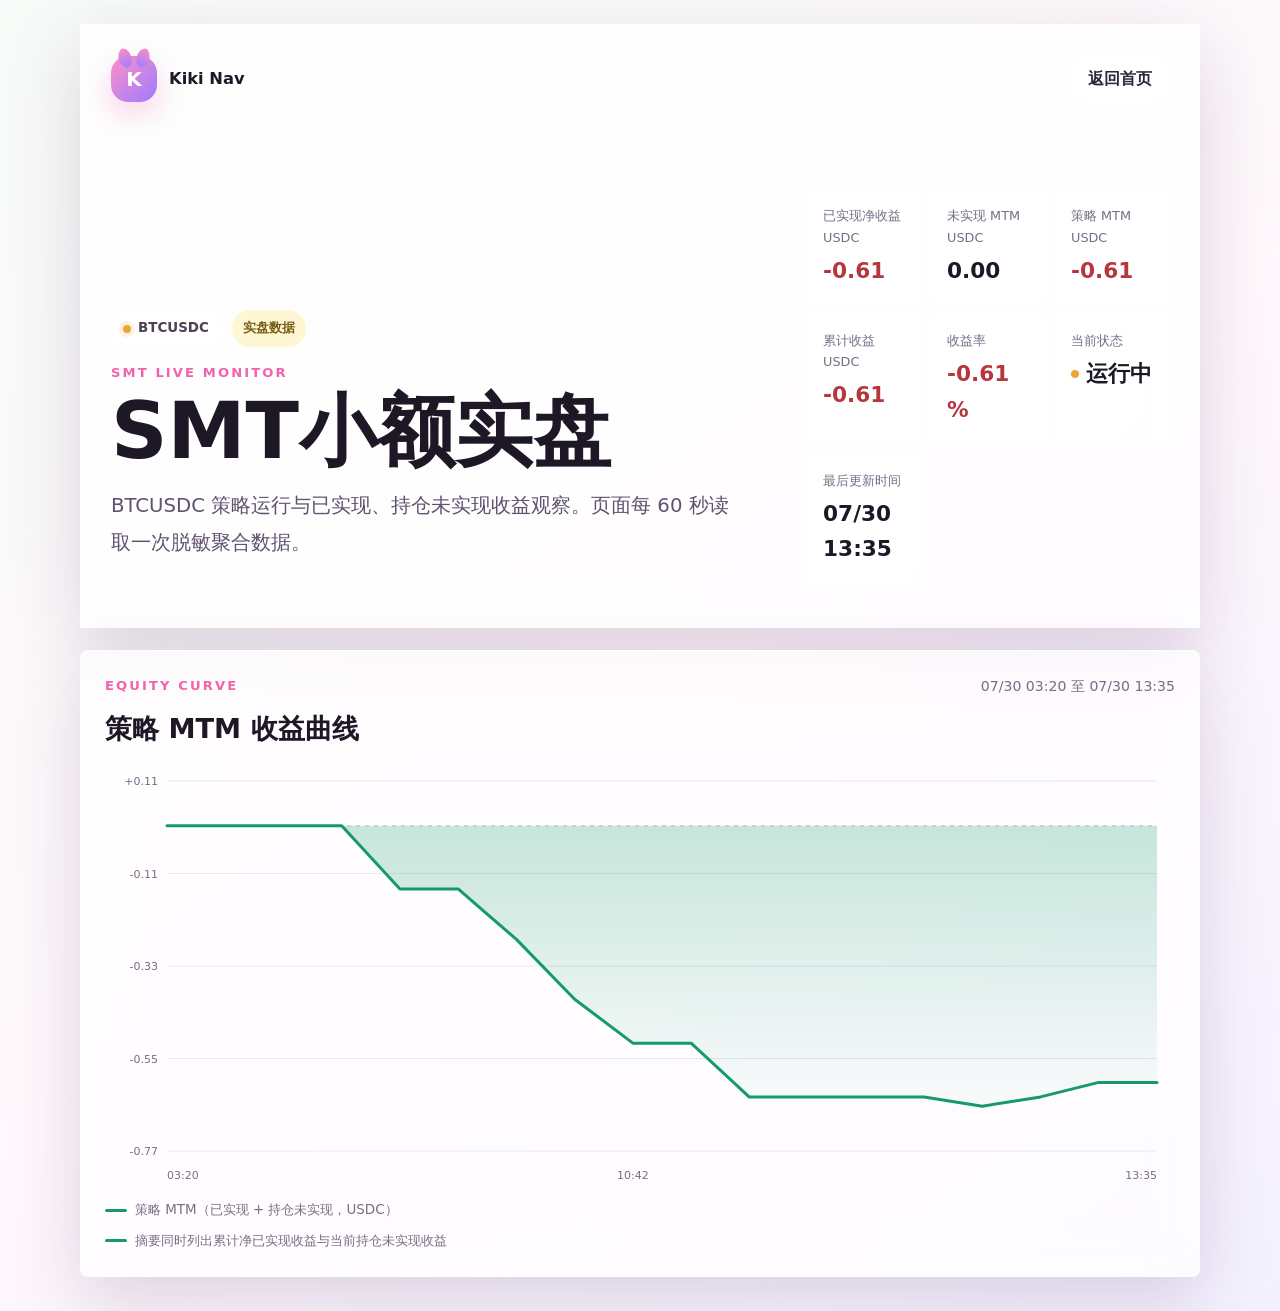
==== commit 7cb92b60: "Hide equity data definition card" ====
--- a/btc-a0.html
+++ b/btc-a0.html
@@ -196,15 +196,7 @@
         <div class="chart-legend"><span class="legend-line" aria-hidden="true"></span><span>摘要同时列出累计净已实现收益与当前持仓未实现收益</span></div>
       </section>
 
-      <section class="glass-panel method-panel" aria-labelledby="method-title">
-        <p class="section-kicker">data definition</p>
-        <h2 id="method-title">数据口径说明</h2>
-        <div class="method-grid">
-          <p><strong>累计收益</strong>按 Binance <code>userTrades</code> 的已实现盈亏统计；USDC 手续费直接扣除，其他资产手续费不猜测换算并标记为部分口径。</p>
-          <p><strong>收益率</strong>累计净已实现收益除以初始分配资金约 99.49 USDC；曲线首点固定为 session_start 的 0 / 0%。</p>
-        </div>
-        <p class="data-warning" id="data-warning">正在读取脱敏实盘聚合数据。</p>
-      </section>
+      <p class="data-warning" id="data-warning" hidden>正在读取脱敏实盘聚合数据。</p>
     </main>
   </div>
 
